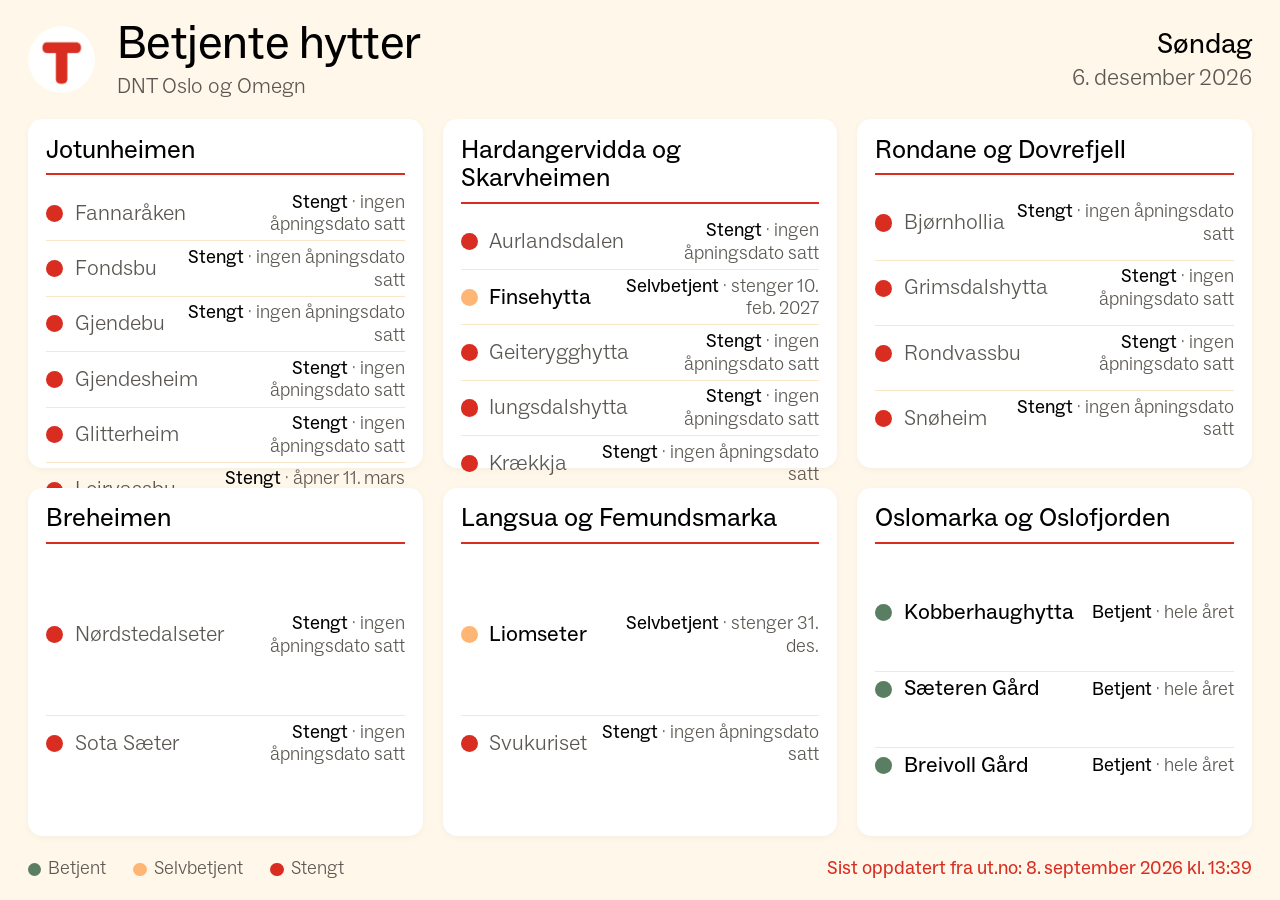
==== index.html @ 7009b00d "Infoskjerm for betjente hytter med henting fra ut.no og publisering til Pages Statisk side i DNT-pro" ====
<!DOCTYPE html>
<html lang="nb">
<head>
  <meta charset="utf-8">
  <meta name="viewport" content="width=device-width, initial-scale=1">
  <meta http-equiv="Cache-Control" content="no-cache, no-store, must-revalidate">
  <title>Betjente hytter, DNT Oslo og Omegn</title>
  <link rel="icon" href="assets/dnt-logo.png">
  <link rel="stylesheet" href="assets/style.css">
</head>
<body>
  <header class="topp">
    <img class="logo" src="assets/dnt-logo.png" alt="DNT">
    <div class="tittel">
      <h1>Betjente hytter</h1>
      <p class="undertittel">DNT Oslo og Omegn</p>
    </div>
    <div class="idag" id="idag"></div>
  </header>

  <main class="rutenett" id="rutenett" aria-live="polite">
    <p class="laster">Henter åpningstider …</p>
  </main>

  <footer class="bunn">
    <div class="forklaring">
      <span><i class="prikk betjent"></i>Betjent</span>
      <span><i class="prikk selvbetjent"></i>Selvbetjent</span>
      <span><i class="prikk stengt"></i>Stengt</span>
    </div>
    <div class="oppdatert" id="oppdatert"></div>
  </footer>

  <script src="assets/app.js"></script>
</body>
</html>
---- assets/style.css ----
/* DNT-profil: farger fra DNTs visuelle identitet. Lyse, varme flater,
   sort tekst, DNT Rød kun som aksent. Skrift skaleres med skjermhøyden
   slik at alt fyller en 16:9-skjerm uten scrolling. */

@font-face {
  font-family: "ABC Social";
  src: url("fonts/ABCSocial-Regular.otf") format("opentype");
  font-weight: 400;
  font-display: swap;
}
@font-face {
  font-family: "ABC Social";
  src: url("fonts/ABCSocial-Light.otf") format("opentype");
  font-weight: 300;
  font-display: swap;
}

:root {
  --lys-beige: #FFF7E9;
  --moerk-beige: #F8E6C6;
  --blaa: #C5DCEA;
  --lys-groenn: #E9F2D9;
  --moerk-groenn: #597E61;
  --hvit: #FFFFFF;
  --dnt-roed: #D82D20;
  --gul: #FFF097;
  --oransje: #FFB674;
  --lys-roed: #FFC8C3;
  --sort: #000000;
  --graa: #5a5651;

  --marg: 2.2vh;
  --font: "ABC Social", system-ui, -apple-system, "Segoe UI", Roboto, sans-serif;
}

* { box-sizing: border-box; }

html, body {
  margin: 0;
  height: 100%;
  overflow: hidden;
  background: var(--lys-beige);
  color: var(--sort);
  font-family: var(--font);
  font-weight: 300;
}

body {
  display: flex;
  flex-direction: column;
  height: 100vh;
  padding: var(--marg) calc(var(--marg) * 1.4);
  gap: var(--marg);
}

/* Header */
.topp {
  display: flex;
  align-items: center;
  gap: 2.4vh;
  flex: 0 0 auto;
}
.logo {
  height: 7.5vh;
  width: 7.5vh;
  object-fit: contain;
}
.tittel h1 {
  margin: 0;
  font-weight: 400;
  font-size: 5.2vh;
  line-height: 1.05;
  letter-spacing: -0.01em;
}
.undertittel {
  margin: 0.4vh 0 0;
  font-size: 2.4vh;
  color: var(--graa);
}
.idag {
  margin-left: auto;
  text-align: right;
  font-size: 2.6vh;
  color: var(--graa);
}
.idag strong {
  display: block;
  font-weight: 400;
  color: var(--sort);
  font-size: 3.2vh;
}

/* Rutenett med områdekort */
.rutenett {
  flex: 1 1 auto;
  min-height: 0;
  display: grid;
  grid-template-columns: repeat(3, 1fr);
  grid-template-rows: repeat(2, 1fr);
  gap: var(--marg);
}
.laster, .feil {
  grid-column: 1 / -1;
  align-self: center;
  text-align: center;
  font-size: 3vh;
  color: var(--graa);
}

.kort {
  background: var(--hvit);
  border-radius: 1.6vh;
  padding: 1.8vh 2vh 1.4vh;
  display: flex;
  flex-direction: column;
  min-height: 0;
  box-shadow: 0 0.2vh 0.8vh rgba(0, 0, 0, 0.04);
}
.kort h2 {
  margin: 0 0 1.2vh;
  padding-bottom: 1vh;
  font-weight: 400;
  font-size: 2.9vh;
  line-height: 1.1;
  border-bottom: 0.3vh solid var(--dnt-roed);
}
.kort ul {
  list-style: none;
  margin: 0;
  padding: 0;
  display: flex;
  flex-direction: column;
  justify-content: space-evenly;
  flex: 1 1 auto;
  min-height: 0;
}
.hytte {
  display: grid;
  grid-template-columns: auto auto minmax(0, 1fr);
  align-items: center;
  gap: 1.3vh;
  padding: 0.5vh 0;
  font-size: 2.45vh;
  line-height: 1.15;
}
.hytte + .hytte {
  border-top: 1px solid var(--moerk-beige);
}
.hytte .navn {
  font-weight: 400;
  white-space: nowrap;
}
.hytte .status {
  text-align: right;
  color: var(--graa);
  font-size: 2.1vh;
  line-height: 1.2;
}
.hytte .status .niva {
  color: var(--sort);
  font-weight: 400;
}
.hytte .status .snart {
  color: var(--dnt-roed);
  font-weight: 400;
}

/* Statusprikk */
.prikk {
  display: inline-block;
  width: 1.9vh;
  height: 1.9vh;
  border-radius: 50%;
  flex: 0 0 auto;
  vertical-align: middle;
}
.prikk.betjent { background: var(--moerk-groenn); }
.prikk.selvbetjent { background: var(--oransje); }
.prikk.stengt { background: var(--dnt-roed); }
.prikk.ukjent { background: var(--graa); }

.hytte.stengt .navn { color: var(--graa); font-weight: 300; }

/* Bunn */
.bunn {
  flex: 0 0 auto;
  display: flex;
  align-items: center;
  justify-content: space-between;
  font-size: 2.1vh;
  color: var(--graa);
}
.forklaring {
  display: flex;
  gap: 3vh;
}
.forklaring .prikk {
  width: 1.5vh;
  height: 1.5vh;
  margin-right: 0.8vh;
}
.oppdatert.gammel {
  color: var(--dnt-roed);
  font-weight: 400;
}
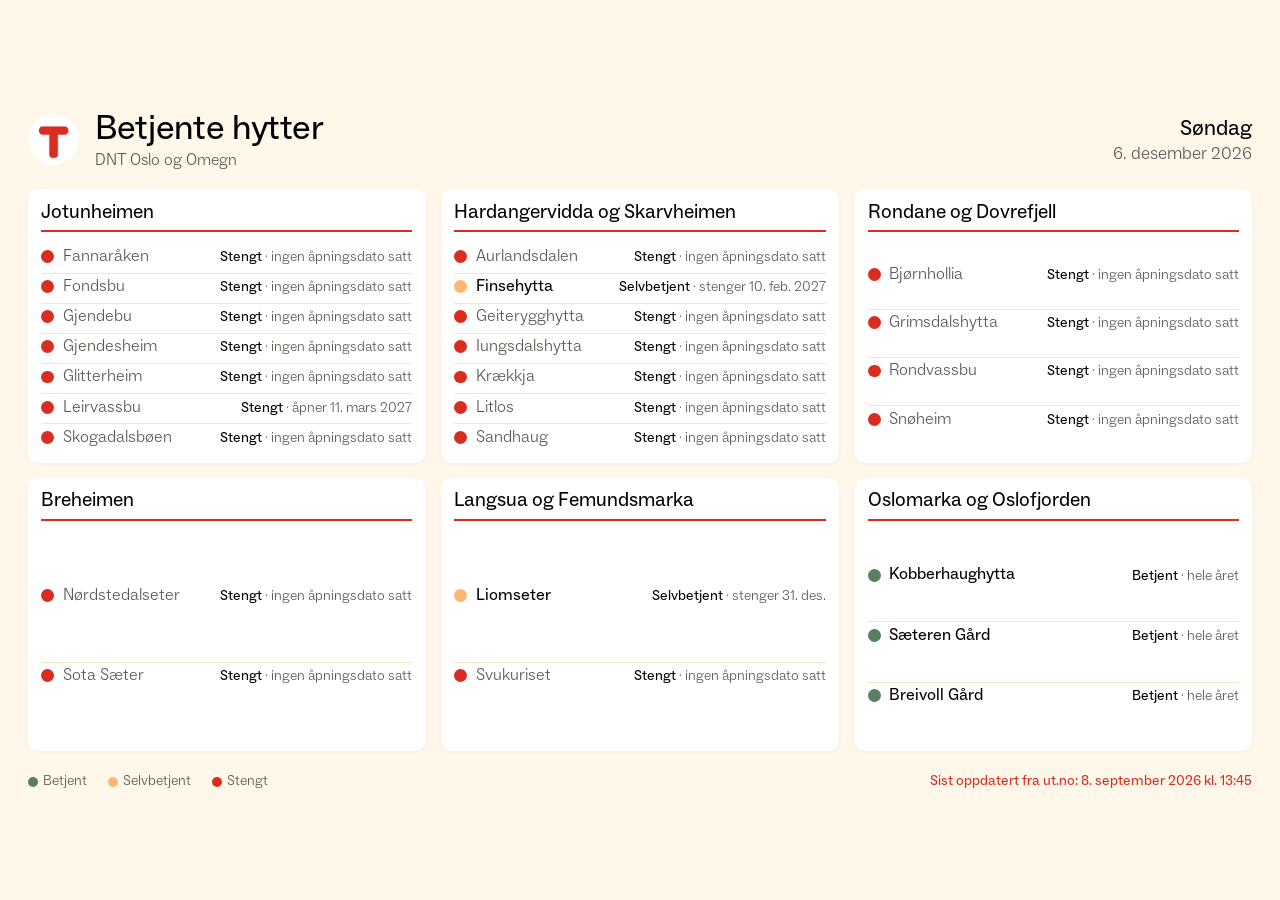
==== commit f1beefba: "Fast 16:9-flate som sentreres uansett vindusformat Co-Authored-By: Claude Fable 5.1 <noreply@anthrop" ====
--- a/index.html
+++ b/index.html
@@ -9,6 +9,7 @@
   <link rel="stylesheet" href="assets/style.css">
 </head>
 <body>
+<div class="skjerm">
   <header class="topp">
     <img class="logo" src="assets/dnt-logo.png" alt="DNT">
     <div class="tittel">
@@ -30,6 +31,7 @@
     </div>
     <div class="oppdatert" id="oppdatert"></div>
   </footer>
+</div>
 
   <script src="assets/app.js"></script>
 </body>
--- a/assets/style.css
+++ b/assets/style.css
@@ -1,6 +1,9 @@
 /* DNT-profil: farger fra DNTs visuelle identitet. Lyse, varme flater,
-   sort tekst, DNT Rød kun som aksent. Skrift skaleres med skjermhøyden
-   slik at alt fyller en 16:9-skjerm uten scrolling. */
+   sort tekst, DNT Rød kun som aksent.
+
+   Alt innhold ligger i .skjerm, en fast 16:9-flate som alltid får plass i
+   vinduet og sentreres. Størrelser bruker cqh (prosent av flatens høyde),
+   så layouten ser lik ut på en TV, i et smalt vindu og i et stående vindu. */
 
 @font-face {
   font-family: "ABC Social";
@@ -29,7 +32,6 @@
   --sort: #000000;
   --graa: #5a5651;
 
-  --marg: 2.2vh;
   --font: "ABC Social", system-ui, -apple-system, "Segoe UI", Roboto, sans-serif;
 }
 
@@ -47,47 +49,60 @@
 
 body {
   display: flex;
+  align-items: center;
+  justify-content: center;
+  height: 100dvh;
+  width: 100vw;
+}
+
+/* Fast 16:9-flate som fyller vinduet så langt formatet tillater. */
+.skjerm {
+  --marg: 2.2cqh;
+  container-type: size;
+  width: min(100vw, calc(100dvh * 16 / 9));
+  height: min(100dvh, calc(100vw * 9 / 16));
+  display: flex;
   flex-direction: column;
-  height: 100vh;
   padding: var(--marg) calc(var(--marg) * 1.4);
   gap: var(--marg);
+  overflow: hidden;
 }
 
 /* Header */
 .topp {
   display: flex;
   align-items: center;
-  gap: 2.4vh;
+  gap: 2.4cqh;
   flex: 0 0 auto;
 }
 .logo {
-  height: 7.5vh;
-  width: 7.5vh;
+  height: 7.5cqh;
+  width: 7.5cqh;
   object-fit: contain;
 }
 .tittel h1 {
   margin: 0;
   font-weight: 400;
-  font-size: 5.2vh;
+  font-size: 5.2cqh;
   line-height: 1.05;
   letter-spacing: -0.01em;
 }
 .undertittel {
-  margin: 0.4vh 0 0;
-  font-size: 2.4vh;
+  margin: 0.4cqh 0 0;
+  font-size: 2.4cqh;
   color: var(--graa);
 }
 .idag {
   margin-left: auto;
   text-align: right;
-  font-size: 2.6vh;
+  font-size: 2.6cqh;
   color: var(--graa);
 }
 .idag strong {
   display: block;
   font-weight: 400;
   color: var(--sort);
-  font-size: 3.2vh;
+  font-size: 3.2cqh;
 }
 
 /* Rutenett med områdekort */
@@ -103,26 +118,26 @@
   grid-column: 1 / -1;
   align-self: center;
   text-align: center;
-  font-size: 3vh;
+  font-size: 3cqh;
   color: var(--graa);
 }
 
 .kort {
   background: var(--hvit);
-  border-radius: 1.6vh;
-  padding: 1.8vh 2vh 1.4vh;
+  border-radius: 1.6cqh;
+  padding: 1.8cqh 2cqh 1.4cqh;
   display: flex;
   flex-direction: column;
   min-height: 0;
-  box-shadow: 0 0.2vh 0.8vh rgba(0, 0, 0, 0.04);
+  box-shadow: 0 0.2cqh 0.8cqh rgba(0, 0, 0, 0.04);
 }
 .kort h2 {
-  margin: 0 0 1.2vh;
-  padding-bottom: 1vh;
-  font-weight: 400;
-  font-size: 2.9vh;
+  margin: 0 0 1.2cqh;
+  padding-bottom: 1cqh;
+  font-weight: 400;
+  font-size: 2.9cqh;
   line-height: 1.1;
-  border-bottom: 0.3vh solid var(--dnt-roed);
+  border-bottom: 0.3cqh solid var(--dnt-roed);
 }
 .kort ul {
   list-style: none;
@@ -138,9 +153,9 @@
   display: grid;
   grid-template-columns: auto auto minmax(0, 1fr);
   align-items: center;
-  gap: 1.3vh;
-  padding: 0.5vh 0;
-  font-size: 2.45vh;
+  gap: 1.3cqh;
+  padding: 0.5cqh 0;
+  font-size: 2.45cqh;
   line-height: 1.15;
 }
 .hytte + .hytte {
@@ -153,7 +168,7 @@
 .hytte .status {
   text-align: right;
   color: var(--graa);
-  font-size: 2.1vh;
+  font-size: 2.1cqh;
   line-height: 1.2;
 }
 .hytte .status .niva {
@@ -168,8 +183,8 @@
 /* Statusprikk */
 .prikk {
   display: inline-block;
-  width: 1.9vh;
-  height: 1.9vh;
+  width: 1.9cqh;
+  height: 1.9cqh;
   border-radius: 50%;
   flex: 0 0 auto;
   vertical-align: middle;
@@ -187,17 +202,17 @@
   display: flex;
   align-items: center;
   justify-content: space-between;
-  font-size: 2.1vh;
+  font-size: 2.1cqh;
   color: var(--graa);
 }
 .forklaring {
   display: flex;
-  gap: 3vh;
+  gap: 3cqh;
 }
 .forklaring .prikk {
-  width: 1.5vh;
-  height: 1.5vh;
-  margin-right: 0.8vh;
+  width: 1.5cqh;
+  height: 1.5cqh;
+  margin-right: 0.8cqh;
 }
 .oppdatert.gammel {
   color: var(--dnt-roed);
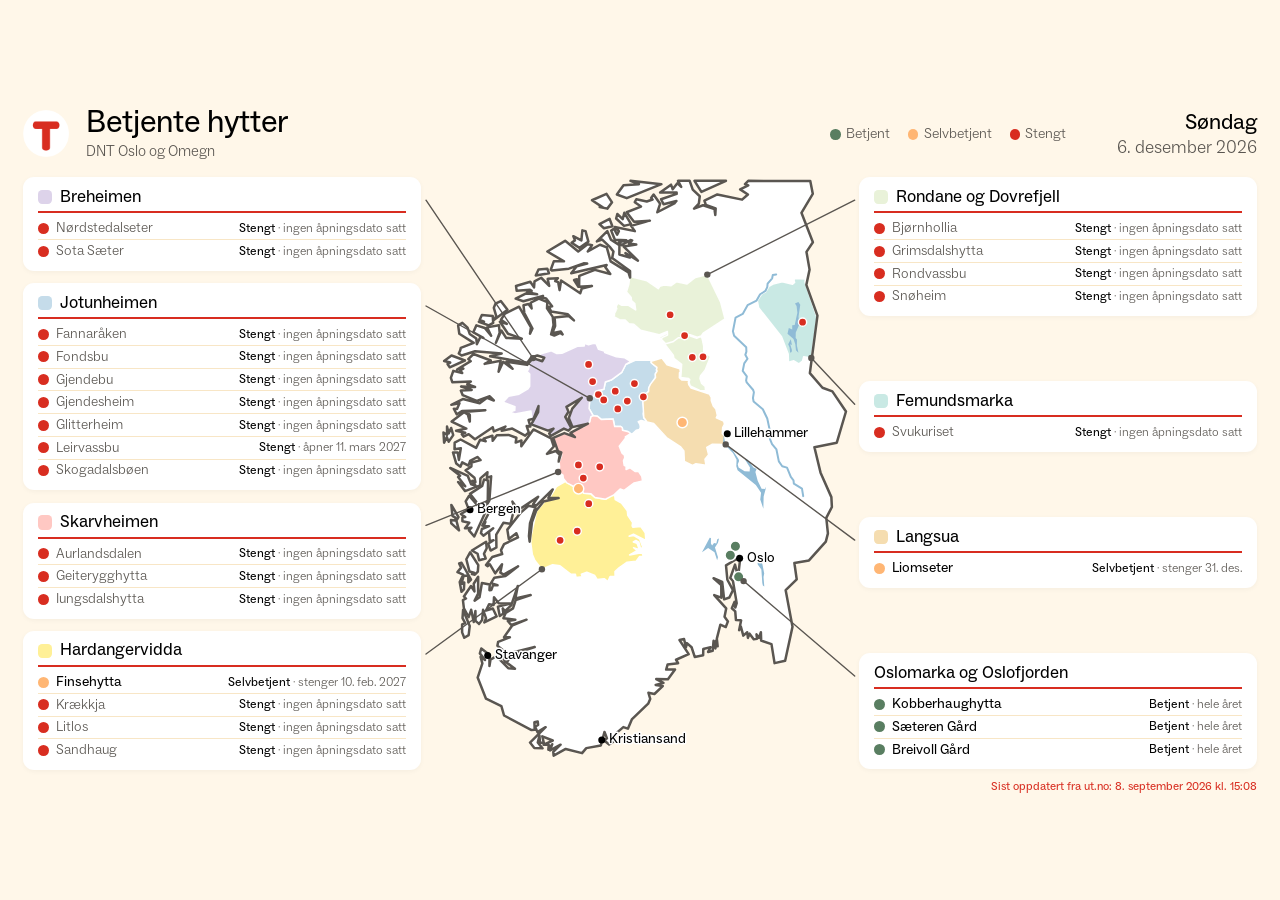
==== commit a587e6c9: "Kartvisningen er forsiden kart.html, kart.js og kart.css er slått sammen med index.html, app.js og s" ====
--- a/index.html
+++ b/index.html
@@ -6,7 +6,8 @@
   <meta http-equiv="Cache-Control" content="no-cache, no-store, must-revalidate">
   <title>Betjente hytter, DNT Oslo og Omegn</title>
   <link rel="icon" href="assets/dnt-logo.png">
-  <link rel="stylesheet" href="assets/style.css">
+  <!-- Versjonsnummeret i lenkene bumpes ved endringer, så TV-en ikke bruker gammel CSS/JS fra cache. -->
+  <link rel="stylesheet" href="assets/style.css?v=4">
 </head>
 <body>
 <div class="skjerm">
@@ -16,23 +17,21 @@
       <h1>Betjente hytter</h1>
       <p class="undertittel">DNT Oslo og Omegn</p>
     </div>
-    <div class="idag" id="idag"></div>
-  </header>
-
-  <main class="rutenett" id="rutenett" aria-live="polite">
-    <p class="laster">Henter åpningstider …</p>
-  </main>
-
-  <footer class="bunn">
     <div class="forklaring">
       <span><i class="prikk betjent"></i>Betjent</span>
       <span><i class="prikk selvbetjent"></i>Selvbetjent</span>
       <span><i class="prikk stengt"></i>Stengt</span>
     </div>
-    <div class="oppdatert" id="oppdatert"></div>
-  </footer>
+    <div class="idag" id="idag"></div>
+  </header>
+
+  <main class="kartflate" id="kartflate" aria-live="polite">
+    <p class="laster">Henter åpningstider …</p>
+  </main>
+
+  <div class="oppdatert" id="oppdatert"></div>
 </div>
 
-  <script src="assets/app.js"></script>
+  <script src="assets/app.js?v=4"></script>
 </body>
 </html>
--- a/assets/style.css
+++ b/assets/style.css
@@ -3,7 +3,11 @@
 
    Alt innhold ligger i .skjerm, en fast 16:9-flate som alltid får plass i
    vinduet og sentreres. Størrelser bruker cqh (prosent av flatens høyde),
-   så layouten ser lik ut på en TV, i et smalt vindu og i et stående vindu. */
+   så layouten ser lik ut på en TV, i et smalt vindu og i et stående vindu.
+
+   Flaten har tre kolonner: områdekort til venstre, kartet av Sør-Norge i
+   midten, områdekort til høyre. Områdefargene settes av app.js som --farge
+   på kortet og på polygonet, ut fra tabellen FARGER der. */
 
 @font-face {
   font-family: "ABC Social";
@@ -31,6 +35,7 @@
   --lys-roed: #FFC8C3;
   --sort: #000000;
   --graa: #5a5651;
+  --vann: #8FBBD6;       /* innsjøer og elver på kartet */
 
   --font: "ABC Social", system-ui, -apple-system, "Segoe UI", Roboto, sans-serif;
 }
@@ -57,7 +62,7 @@
 
 /* Fast 16:9-flate som fyller vinduet så langt formatet tillater. */
 .skjerm {
-  --marg: 2.2cqh;
+  --marg: 1.8cqh;
   container-type: size;
   width: min(100vw, calc(100dvh * 16 / 9));
   height: min(100dvh, calc(100vw * 9 / 16));
@@ -68,7 +73,7 @@
   overflow: hidden;
 }
 
-/* Header */
+/* Toppen: logo, tittel, legende og dato på én linje. */
 .topp {
   display: flex;
   align-items: center;
@@ -76,24 +81,36 @@
   flex: 0 0 auto;
 }
 .logo {
-  height: 7.5cqh;
-  width: 7.5cqh;
+  height: 6.8cqh;
+  width: 6.8cqh;
   object-fit: contain;
 }
 .tittel h1 {
   margin: 0;
   font-weight: 400;
-  font-size: 5.2cqh;
+  font-size: 4.6cqh;
   line-height: 1.05;
   letter-spacing: -0.01em;
 }
 .undertittel {
   margin: 0.4cqh 0 0;
-  font-size: 2.4cqh;
-  color: var(--graa);
+  font-size: 2.2cqh;
+  color: var(--graa);
+}
+.forklaring {
+  margin-left: auto;
+  display: flex;
+  gap: 2.6cqh;
+  font-size: 2.1cqh;
+  color: var(--graa);
+}
+.forklaring .prikk {
+  width: 1.5cqh;
+  height: 1.5cqh;
+  margin-right: 0.8cqh;
 }
 .idag {
-  margin-left: auto;
+  margin-left: 5cqh;
   text-align: right;
   font-size: 2.6cqh;
   color: var(--graa);
@@ -105,13 +122,27 @@
   font-size: 3.2cqh;
 }
 
-/* Rutenett med områdekort */
-.rutenett {
+/* «Sist oppdatert» som en stille linje helt nederst til høyre. */
+.oppdatert {
+  flex: 0 0 auto;
+  margin-top: calc(var(--marg) * -0.55);
+  text-align: right;
+  font-size: 1.7cqh;
+  color: var(--graa);
+}
+.oppdatert.gammel {
+  color: var(--dnt-roed);
+  font-weight: 400;
+}
+
+/* Tre kolonner: kort, kart, kort. Kartkolonnen er bred nok til at et kart
+   på ca. 85cqh høyde får plass uten luft på sidene. */
+.kartflate {
+  position: relative;          /* for streklaget */
   flex: 1 1 auto;
   min-height: 0;
   display: grid;
-  grid-template-columns: repeat(3, 1fr);
-  grid-template-rows: repeat(2, 1fr);
+  grid-template-columns: minmax(0, 1fr) 60cqh minmax(0, 1fr);
   gap: var(--marg);
 }
 .laster, .feil {
@@ -122,22 +153,48 @@
   color: var(--graa);
 }
 
+/* Kortene har høyde etter innholdet, så avstanden mellom radene er lik i
+   alle kort. Ledig plass i kolonnen legges mellom kortene. */
+.kolonne {
+  display: flex;
+  flex-direction: column;
+  justify-content: space-between;
+  gap: var(--marg);
+  min-height: 0;
+}
+
+/* Områdekort */
 .kort {
+  flex: 0 0 auto;
   background: var(--hvit);
   border-radius: 1.6cqh;
-  padding: 1.8cqh 2cqh 1.4cqh;
+  padding: 1.5cqh 2.2cqh 1.3cqh;
   display: flex;
   flex-direction: column;
-  min-height: 0;
   box-shadow: 0 0.2cqh 0.8cqh rgba(0, 0, 0, 0.04);
 }
 .kort h2 {
-  margin: 0 0 1.2cqh;
-  padding-bottom: 1cqh;
-  font-weight: 400;
-  font-size: 2.9cqh;
+  display: flex;
+  align-items: center;
+  gap: 1.2cqh;
+  margin: 0 0 0.6cqh;
+  padding-bottom: 0.7cqh;
+  font-weight: 400;
+  font-size: 2.5cqh;
   line-height: 1.1;
   border-bottom: 0.3cqh solid var(--dnt-roed);
+}
+/* Fargemarkør som binder kortet til området på kartet. */
+.kort h2::before {
+  content: "";
+  flex: 0 0 auto;
+  width: 2.1cqh;
+  height: 2.1cqh;
+  border-radius: 0.6cqh;
+  background: var(--farge, var(--moerk-beige));
+}
+.kort.uten-farge h2::before {
+  display: none;
 }
 .kort ul {
   list-style: none;
@@ -145,17 +202,14 @@
   padding: 0;
   display: flex;
   flex-direction: column;
-  justify-content: space-evenly;
-  flex: 1 1 auto;
-  min-height: 0;
 }
 .hytte {
   display: grid;
   grid-template-columns: auto auto minmax(0, 1fr);
   align-items: center;
-  gap: 1.3cqh;
-  padding: 0.5cqh 0;
-  font-size: 2.45cqh;
+  gap: 1.1cqh;
+  padding: 0.4cqh 0;
+  font-size: 2.05cqh;
   line-height: 1.15;
 }
 .hytte + .hytte {
@@ -168,7 +222,7 @@
 .hytte .status {
   text-align: right;
   color: var(--graa);
-  font-size: 2.1cqh;
+  font-size: 1.8cqh;
   line-height: 1.2;
 }
 .hytte .status .niva {
@@ -179,12 +233,13 @@
   color: var(--dnt-roed);
   font-weight: 400;
 }
-
-/* Statusprikk */
+.hytte.stengt .navn { color: var(--graa); font-weight: 300; }
+
+/* Statusprikk i listene og legenden */
 .prikk {
   display: inline-block;
-  width: 1.9cqh;
-  height: 1.9cqh;
+  width: 1.6cqh;
+  height: 1.6cqh;
   border-radius: 50%;
   flex: 0 0 auto;
   vertical-align: middle;
@@ -194,27 +249,102 @@
 .prikk.stengt { background: var(--dnt-roed); }
 .prikk.ukjent { background: var(--graa); }
 
-.hytte.stengt .navn { color: var(--graa); font-weight: 300; }
-
-/* Bunn */
-.bunn {
-  flex: 0 0 auto;
-  display: flex;
-  align-items: center;
-  justify-content: space-between;
-  font-size: 2.1cqh;
-  color: var(--graa);
-}
-.forklaring {
-  display: flex;
-  gap: 3cqh;
-}
-.forklaring .prikk {
-  width: 1.5cqh;
-  height: 1.5cqh;
-  margin-right: 0.8cqh;
-}
-.oppdatert.gammel {
-  color: var(--dnt-roed);
-  font-weight: 400;
-}
+/* Kartet */
+.kart {
+  min-height: 0;
+  display: flex;
+  align-items: center;
+  justify-content: center;
+}
+.kart svg {
+  width: 100%;
+  height: 100%;
+  display: block;
+  overflow: visible;
+}
+.kart .laster,
+.kart .feil {
+  font-size: 2.4cqh;
+}
+
+/* Tegnet uttrykk: hvit landflate med tynn mørk strek mot den beige bakgrunnen.
+   Lagene tegnes i denne rekkefølgen: land, områder, vann, grense, byer, hytter. */
+.land path {
+  fill: var(--hvit);
+  stroke: none;
+}
+.grense path {
+  fill: none;
+  stroke: var(--graa);
+  stroke-width: 2.5;
+  stroke-linejoin: round;
+  vector-effect: non-scaling-stroke;
+}
+
+/* DNT-områdene fra ut.no, fylt i områdets farge. Tynn hvit kant skiller
+   områder som grenser til hverandre. */
+.omrade {
+  fill: var(--farge, var(--moerk-beige));
+  stroke: var(--hvit);
+  stroke-width: 1.5;
+  stroke-linejoin: round;
+  vector-effect: non-scaling-stroke;
+}
+
+/* Vann i en tydeligere blå enn områdefargene, så Mjøsa ikke forveksles med Jotunheimen. */
+.innsjo {
+  fill: var(--vann);
+  stroke: none;
+}
+.elv {
+  fill: none;
+  stroke: var(--vann);
+  stroke-width: 2;
+  stroke-linecap: round;
+  stroke-linejoin: round;
+  vector-effect: non-scaling-stroke;
+}
+
+/* Byer: prikk og navn med hvit kant rundt bokstavene, så de leses oppå kystlinja. */
+.byer circle {
+  fill: var(--sort);
+}
+.byer text {
+  font-family: var(--font);
+  font-weight: 400;
+  font-size: 24px;              /* viewBox-enheter, ca. 2cqh på skjermen */
+  fill: var(--sort);
+  stroke: var(--hvit);
+  stroke-width: 5px;
+  stroke-linejoin: round;
+  paint-order: stroke fill;
+  dominant-baseline: middle;
+}
+
+/* Hyttene på kartet, farget etter dagens status */
+.hyttepunkt {
+  stroke: var(--hvit);
+  stroke-width: 2.5;
+}
+.hyttepunkt.betjent { fill: var(--moerk-groenn); }
+.hyttepunkt.selvbetjent { fill: var(--oransje); }
+.hyttepunkt.stengt { fill: var(--dnt-roed); r: 7; }
+.hyttepunkt.ukjent { fill: var(--graa); }
+
+/* Streker fra kort til område, i et lag over hele flaten. */
+.streker {
+  position: absolute;
+  inset: 0;
+  width: 100%;
+  height: 100%;
+  pointer-events: none;
+  overflow: visible;
+}
+.strek {
+  stroke: var(--graa);
+  stroke-width: 0.2cqh;
+  stroke-linecap: round;
+}
+.strekende {
+  fill: var(--graa);
+}
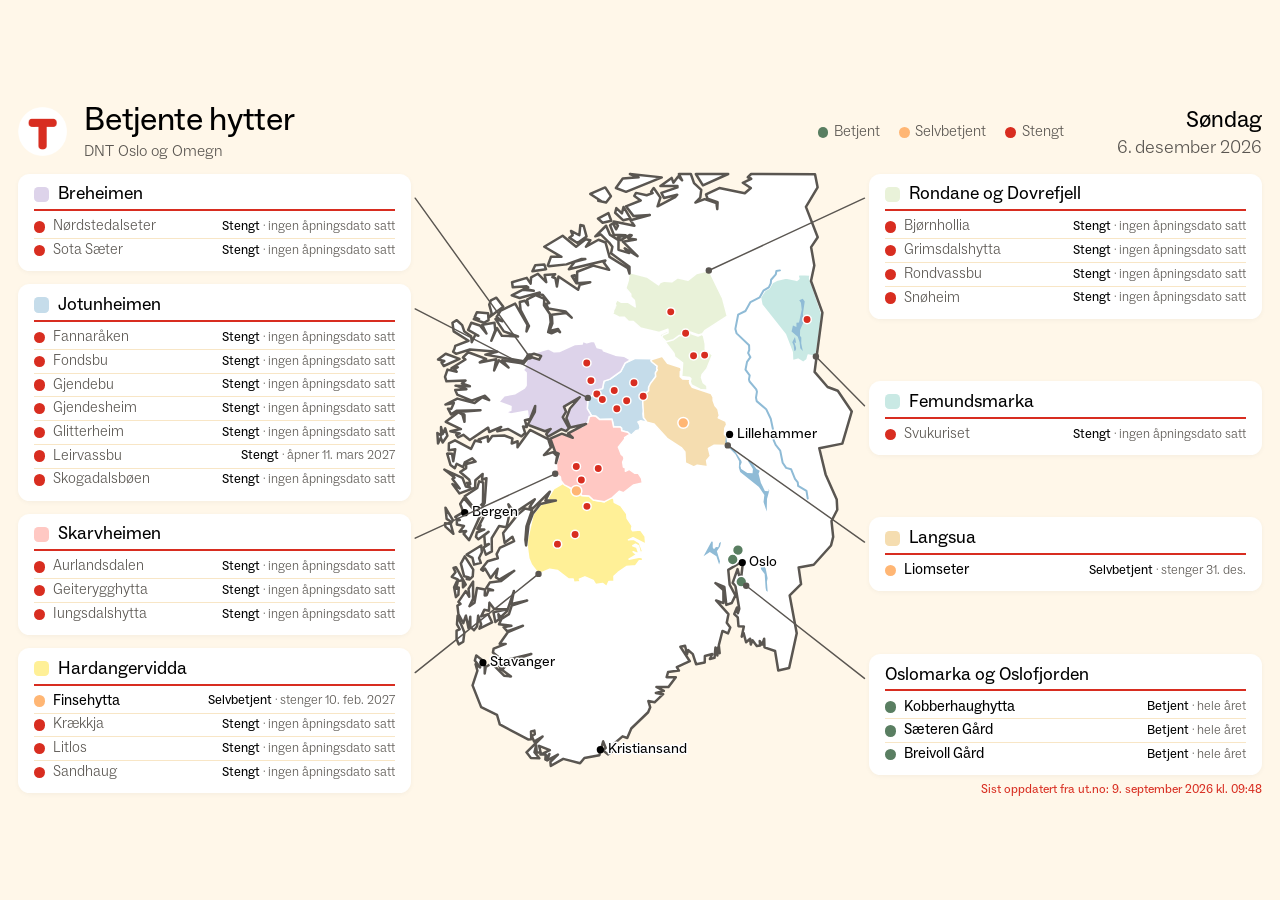
==== commit bc78d010: "Bytt cqh til rem, skjermens Chromium 94 støtter ikke containerenheter MagicInfo S Player på Tizen 7." ====
--- a/index.html
+++ b/index.html
@@ -7,7 +7,7 @@
   <title>Betjente hytter, DNT Oslo og Omegn</title>
   <link rel="icon" href="assets/dnt-logo.png">
   <!-- Versjonsnummeret i lenkene bumpes ved endringer, så TV-en ikke bruker gammel CSS/JS fra cache. -->
-  <link rel="stylesheet" href="assets/style.css?v=4">
+  <link rel="stylesheet" href="assets/style.css?v=5">
 </head>
 <body>
 <div class="skjerm">
@@ -32,6 +32,6 @@
   <div class="oppdatert" id="oppdatert"></div>
 </div>
 
-  <script src="assets/app.js?v=4"></script>
+  <script src="assets/app.js?v=5"></script>
 </body>
 </html>
--- a/assets/style.css
+++ b/assets/style.css
@@ -2,8 +2,11 @@
    sort tekst, DNT Rød kun som aksent.
 
    Alt innhold ligger i .skjerm, en fast 16:9-flate som alltid får plass i
-   vinduet og sentreres. Størrelser bruker cqh (prosent av flatens høyde),
-   så layouten ser lik ut på en TV, i et smalt vindu og i et stående vindu.
+   vinduet og sentreres. Størrelser bruker rem, der 1 rem er 1 % av flatens
+   høyde (satt som font-size på html), så layouten ser lik ut på en TV, i et
+   smalt vindu og i et stående vindu. Skjermen kjører Tizen 7.0 med
+   Chromium 94, som ikke kan cqh, dvh eller container-type. Nyere CSS må
+   derfor ha en enkel fallback foran seg i kaskaden.
 
    Flaten har tre kolonner: områdekort til venstre, kartet av Sør-Norge i
    midten, områdekort til høyre. Områdefargene settes av app.js som --farge
@@ -42,6 +45,13 @@
 
 * { box-sizing: border-box; }
 
+/* 1 rem er 1 % av flatens høyde. Første linje holder på en liggende 16:9-TV,
+   den andre tar over i smale og stående vinduer der nettleseren kan min(). */
+html {
+  font-size: 1vh;
+  font-size: min(1vh, calc(100vw * 9 / 16 / 100));
+}
+
 html, body {
   margin: 0;
   height: 100%;
@@ -56,16 +66,18 @@
   display: flex;
   align-items: center;
   justify-content: center;
-  height: 100dvh;
+  height: 100vh;
   width: 100vw;
 }
 
-/* Fast 16:9-flate som fyller vinduet så langt formatet tillater. */
+/* Fast 16:9-flate som fyller vinduet så langt formatet tillater. De to første
+   linjene er fallback for nettlesere uten min(). */
 .skjerm {
-  --marg: 1.8cqh;
-  container-type: size;
-  width: min(100vw, calc(100dvh * 16 / 9));
-  height: min(100dvh, calc(100vw * 9 / 16));
+  --marg: 1.8rem;
+  width: 100vw;
+  height: 100vh;
+  width: min(100vw, calc(100vh * 16 / 9));
+  height: min(100vh, calc(100vw * 9 / 16));
   display: flex;
   flex-direction: column;
   padding: var(--marg) calc(var(--marg) * 1.4);
@@ -77,49 +89,49 @@
 .topp {
   display: flex;
   align-items: center;
-  gap: 2.4cqh;
+  gap: 2.4rem;
   flex: 0 0 auto;
 }
 .logo {
-  height: 6.8cqh;
-  width: 6.8cqh;
+  height: 6.8rem;
+  width: 6.8rem;
   object-fit: contain;
 }
 .tittel h1 {
   margin: 0;
   font-weight: 400;
-  font-size: 4.6cqh;
+  font-size: 4.6rem;
   line-height: 1.05;
   letter-spacing: -0.01em;
 }
 .undertittel {
-  margin: 0.4cqh 0 0;
-  font-size: 2.2cqh;
+  margin: 0.4rem 0 0;
+  font-size: 2.2rem;
   color: var(--graa);
 }
 .forklaring {
   margin-left: auto;
   display: flex;
-  gap: 2.6cqh;
-  font-size: 2.1cqh;
+  gap: 2.6rem;
+  font-size: 2.1rem;
   color: var(--graa);
 }
 .forklaring .prikk {
-  width: 1.5cqh;
-  height: 1.5cqh;
-  margin-right: 0.8cqh;
+  width: 1.5rem;
+  height: 1.5rem;
+  margin-right: 0.8rem;
 }
 .idag {
-  margin-left: 5cqh;
+  margin-left: 5rem;
   text-align: right;
-  font-size: 2.6cqh;
+  font-size: 2.6rem;
   color: var(--graa);
 }
 .idag strong {
   display: block;
   font-weight: 400;
   color: var(--sort);
-  font-size: 3.2cqh;
+  font-size: 3.2rem;
 }
 
 /* «Sist oppdatert» som en stille linje helt nederst til høyre. */
@@ -127,7 +139,7 @@
   flex: 0 0 auto;
   margin-top: calc(var(--marg) * -0.55);
   text-align: right;
-  font-size: 1.7cqh;
+  font-size: 1.7rem;
   color: var(--graa);
 }
 .oppdatert.gammel {
@@ -136,20 +148,20 @@
 }
 
 /* Tre kolonner: kort, kart, kort. Kartkolonnen er bred nok til at et kart
-   på ca. 85cqh høyde får plass uten luft på sidene. */
+   på ca. 85 % av flatens høyde får plass uten luft på sidene. */
 .kartflate {
   position: relative;          /* for streklaget */
   flex: 1 1 auto;
   min-height: 0;
   display: grid;
-  grid-template-columns: minmax(0, 1fr) 60cqh minmax(0, 1fr);
+  grid-template-columns: minmax(0, 1fr) 60rem minmax(0, 1fr);
   gap: var(--marg);
 }
 .laster, .feil {
   grid-column: 1 / -1;
   align-self: center;
   text-align: center;
-  font-size: 3cqh;
+  font-size: 3rem;
   color: var(--graa);
 }
 
@@ -167,30 +179,30 @@
 .kort {
   flex: 0 0 auto;
   background: var(--hvit);
-  border-radius: 1.6cqh;
-  padding: 1.5cqh 2.2cqh 1.3cqh;
+  border-radius: 1.6rem;
+  padding: 1.5rem 2.2rem 1.3rem;
   display: flex;
   flex-direction: column;
-  box-shadow: 0 0.2cqh 0.8cqh rgba(0, 0, 0, 0.04);
+  box-shadow: 0 0.2rem 0.8rem rgba(0, 0, 0, 0.04);
 }
 .kort h2 {
   display: flex;
   align-items: center;
-  gap: 1.2cqh;
-  margin: 0 0 0.6cqh;
-  padding-bottom: 0.7cqh;
-  font-weight: 400;
-  font-size: 2.5cqh;
+  gap: 1.2rem;
+  margin: 0 0 0.6rem;
+  padding-bottom: 0.7rem;
+  font-weight: 400;
+  font-size: 2.5rem;
   line-height: 1.1;
-  border-bottom: 0.3cqh solid var(--dnt-roed);
+  border-bottom: 0.3rem solid var(--dnt-roed);
 }
 /* Fargemarkør som binder kortet til området på kartet. */
 .kort h2::before {
   content: "";
   flex: 0 0 auto;
-  width: 2.1cqh;
-  height: 2.1cqh;
-  border-radius: 0.6cqh;
+  width: 2.1rem;
+  height: 2.1rem;
+  border-radius: 0.6rem;
   background: var(--farge, var(--moerk-beige));
 }
 .kort.uten-farge h2::before {
@@ -207,9 +219,9 @@
   display: grid;
   grid-template-columns: auto auto minmax(0, 1fr);
   align-items: center;
-  gap: 1.1cqh;
-  padding: 0.4cqh 0;
-  font-size: 2.05cqh;
+  gap: 1.1rem;
+  padding: 0.4rem 0;
+  font-size: 2.05rem;
   line-height: 1.15;
 }
 .hytte + .hytte {
@@ -222,7 +234,7 @@
 .hytte .status {
   text-align: right;
   color: var(--graa);
-  font-size: 1.8cqh;
+  font-size: 1.8rem;
   line-height: 1.2;
 }
 .hytte .status .niva {
@@ -238,8 +250,8 @@
 /* Statusprikk i listene og legenden */
 .prikk {
   display: inline-block;
-  width: 1.6cqh;
-  height: 1.6cqh;
+  width: 1.6rem;
+  height: 1.6rem;
   border-radius: 50%;
   flex: 0 0 auto;
   vertical-align: middle;
@@ -264,7 +276,7 @@
 }
 .kart .laster,
 .kart .feil {
-  font-size: 2.4cqh;
+  font-size: 2.4rem;
 }
 
 /* Tegnet uttrykk: hvit landflate med tynn mørk strek mot den beige bakgrunnen.
@@ -312,7 +324,7 @@
 .byer text {
   font-family: var(--font);
   font-weight: 400;
-  font-size: 24px;              /* viewBox-enheter, ca. 2cqh på skjermen */
+  font-size: 24px;              /* viewBox-enheter, ca. 2 % av skjermhøyden */
   fill: var(--sort);
   stroke: var(--hvit);
   stroke-width: 5px;
@@ -334,7 +346,8 @@
 /* Streker fra kort til område, i et lag over hele flaten. */
 .streker {
   position: absolute;
-  inset: 0;
+  top: 0;
+  left: 0;
   width: 100%;
   height: 100%;
   pointer-events: none;
@@ -342,7 +355,7 @@
 }
 .strek {
   stroke: var(--graa);
-  stroke-width: 0.2cqh;
+  stroke-width: 0.2rem;
   stroke-linecap: round;
 }
 .strekende {
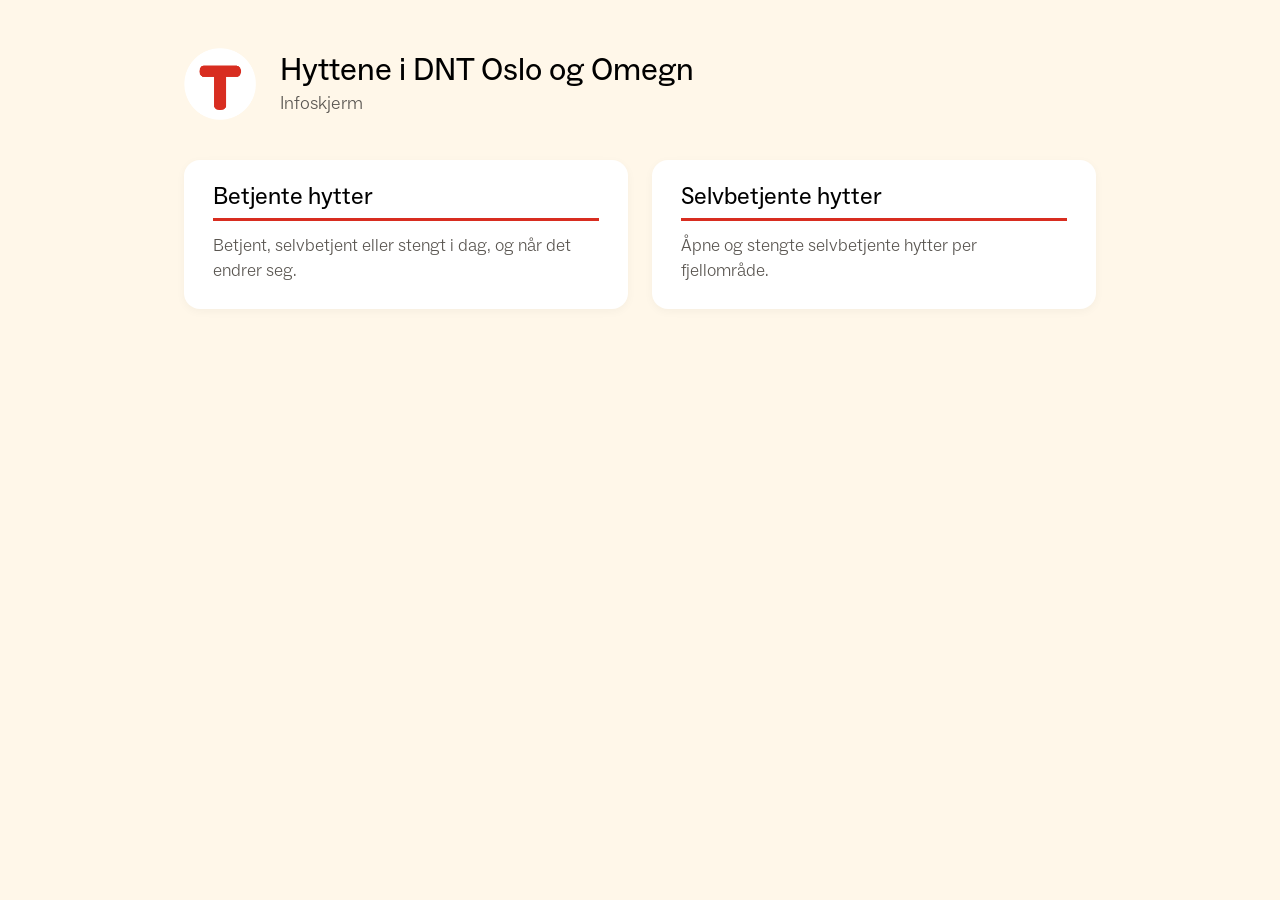
==== commit 4758ae9f: "Sidestill betjente og selvbetjente hytter, hovedsiden blir navigasjon Betjente hytter flyttes fra ro" ====
--- a/index.html
+++ b/index.html
@@ -3,35 +3,137 @@
 <head>
   <meta charset="utf-8">
   <meta name="viewport" content="width=device-width, initial-scale=1">
-  <meta http-equiv="Cache-Control" content="no-cache, no-store, must-revalidate">
-  <title>Betjente hytter, DNT Oslo og Omegn</title>
+  <title>Hyttene i DNT Oslo og Omegn</title>
   <link rel="icon" href="assets/dnt-logo.png">
-  <!-- Versjonsnummeret i lenkene bumpes ved endringer, så TV-en ikke bruker gammel CSS/JS fra cache. -->
-  <link rel="stylesheet" href="assets/style.css?v=5">
+  <!-- Hovedsiden er bare navigasjon til de to infoskjermsidene. TV-en peker
+       rett på betjente.html og selvbetjente.html og bruker ikke denne sida.
+       Sida bruker ikke assets/style.css med hensikt: det stilarket låser alt
+       til en fast 16:9-flate med rem som 1 % av flatehøyden, som gir uleselig
+       liten tekst på en telefon. Denne sida åpnes i vanlige nettlesere og har
+       derfor egen, enkel stil med samme font og farger som sidene. -->
+  <style>
+    @font-face {
+      font-family: "ABC Social";
+      src: url("assets/fonts/ABCSocial-Regular.otf") format("opentype");
+      font-weight: 400;
+      font-display: swap;
+    }
+    @font-face {
+      font-family: "ABC Social";
+      src: url("assets/fonts/ABCSocial-Light.otf") format("opentype");
+      font-weight: 300;
+      font-display: swap;
+    }
+
+    /* Samme DNT-farger som i assets/style.css. */
+    :root {
+      --lys-beige: #FFF7E9;
+      --hvit: #FFFFFF;
+      --sort: #000000;
+      --graa: #5a5651;
+      --dnt-roed: #D82D20;
+    }
+
+    * { box-sizing: border-box; }
+
+    html, body {
+      margin: 0;
+      background: var(--lys-beige);
+      color: var(--sort);
+      font-family: "ABC Social", system-ui, -apple-system, "Segoe UI", Roboto, sans-serif;
+      font-weight: 300;
+    }
+
+    .side {
+      max-width: 60rem;
+      margin: 0 auto;
+      padding: 3rem 1.5rem;
+    }
+
+    .topp {
+      display: flex;
+      align-items: center;
+      gap: 1.5rem;
+      margin-bottom: 2.5rem;
+    }
+    .logo {
+      width: 4.5rem;
+      height: 4.5rem;
+      object-fit: contain;
+    }
+    h1 {
+      margin: 0;
+      font-weight: 400;
+      font-size: 2rem;
+      line-height: 1.1;
+    }
+    .undertittel {
+      margin: 0.3rem 0 0;
+      color: var(--graa);
+      font-size: 1.15rem;
+    }
+
+    /* To lenkekort ved siden av hverandre, under hverandre i smale vinduer. */
+    .valg {
+      display: grid;
+      grid-template-columns: repeat(2, minmax(0, 1fr));
+      gap: 1.5rem;
+    }
+    @media (max-width: 44rem) {
+      .valg { grid-template-columns: 1fr; }
+    }
+    .kort {
+      display: block;
+      background: var(--hvit);
+      border-radius: 1rem;
+      padding: 1.5rem 1.8rem 1.6rem;
+      box-shadow: 0 0.15rem 0.6rem rgba(0, 0, 0, 0.04);
+      color: inherit;
+      text-decoration: none;
+    }
+    .kort:hover {
+      box-shadow: 0 0.3rem 1rem rgba(0, 0, 0, 0.1);
+    }
+    .kort:focus-visible {
+      outline: 0.2rem solid var(--dnt-roed);
+      outline-offset: 0.2rem;
+    }
+    .kort h2 {
+      margin: 0 0 0.8rem;
+      padding-bottom: 0.5rem;
+      font-weight: 400;
+      font-size: 1.5rem;
+      line-height: 1.1;
+      border-bottom: 0.2rem solid var(--dnt-roed);
+    }
+    .kort p {
+      margin: 0;
+      color: var(--graa);
+      font-size: 1.1rem;
+      line-height: 1.4;
+    }
+  </style>
 </head>
 <body>
-<div class="skjerm">
+<div class="side">
   <header class="topp">
     <img class="logo" src="assets/dnt-logo.png" alt="DNT">
-    <div class="tittel">
-      <h1>Betjente hytter</h1>
-      <p class="undertittel">DNT Oslo og Omegn</p>
+    <div>
+      <h1>Hyttene i DNT Oslo og Omegn</h1>
+      <p class="undertittel">Infoskjerm</p>
     </div>
-    <div class="forklaring">
-      <span><i class="prikk betjent"></i>Betjent</span>
-      <span><i class="prikk selvbetjent"></i>Selvbetjent</span>
-      <span><i class="prikk stengt"></i>Stengt</span>
-    </div>
-    <div class="idag" id="idag"></div>
   </header>
 
-  <main class="kartflate" id="kartflate" aria-live="polite">
-    <p class="laster">Henter åpningstider …</p>
-  </main>
-
-  <div class="oppdatert" id="oppdatert"></div>
+  <nav class="valg" aria-label="Sider">
+    <a class="kort" href="betjente.html">
+      <h2>Betjente hytter</h2>
+      <p>Betjent, selvbetjent eller stengt i dag, og når det endrer seg.</p>
+    </a>
+    <a class="kort" href="selvbetjente.html">
+      <h2>Selvbetjente hytter</h2>
+      <p>Åpne og stengte selvbetjente hytter per fjellområde.</p>
+    </a>
+  </nav>
 </div>
-
-  <script src="assets/app.js?v=5"></script>
 </body>
 </html>
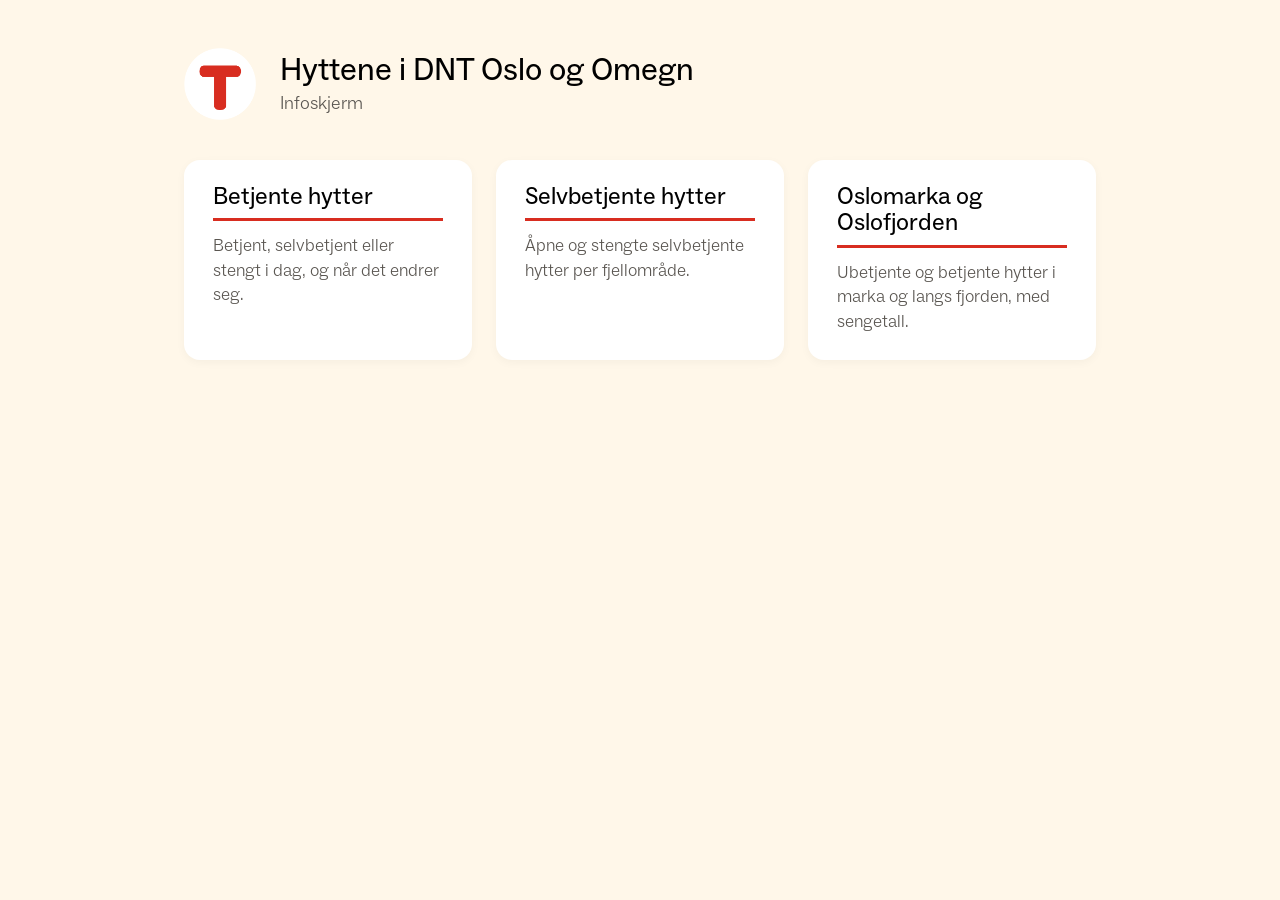
==== commit 5f0cc213: "Side 3: Oslomarka og Oslofjorden med eget kart - oslomarka.html viser alle 53 hytter i området, ubet" ====
--- a/index.html
+++ b/index.html
@@ -5,8 +5,9 @@
   <meta name="viewport" content="width=device-width, initial-scale=1">
   <title>Hyttene i DNT Oslo og Omegn</title>
   <link rel="icon" href="assets/dnt-logo.png">
-  <!-- Hovedsiden er bare navigasjon til de to infoskjermsidene. TV-en peker
-       rett på betjente.html og selvbetjente.html og bruker ikke denne sida.
+  <!-- Hovedsiden er bare navigasjon til de tre infoskjermsidene. TV-en peker
+       rett på betjente.html, selvbetjente.html og oslomarka.html og bruker
+       ikke denne sida.
        Sida bruker ikke assets/style.css med hensikt: det stilarket låser alt
        til en fast 16:9-flate med rem som 1 % av flatehøyden, som gir uleselig
        liten tekst på en telefon. Denne sida åpnes i vanlige nettlesere og har
@@ -73,10 +74,10 @@
       font-size: 1.15rem;
     }
 
-    /* To lenkekort ved siden av hverandre, under hverandre i smale vinduer. */
+    /* Tre lenkekort ved siden av hverandre, under hverandre i smale vinduer. */
     .valg {
       display: grid;
-      grid-template-columns: repeat(2, minmax(0, 1fr));
+      grid-template-columns: repeat(3, minmax(0, 1fr));
       gap: 1.5rem;
     }
     @media (max-width: 44rem) {
@@ -133,6 +134,10 @@
       <h2>Selvbetjente hytter</h2>
       <p>Åpne og stengte selvbetjente hytter per fjellområde.</p>
     </a>
+    <a class="kort" href="oslomarka.html">
+      <h2>Oslomarka og Oslofjorden</h2>
+      <p>Ubetjente og betjente hytter i marka og langs fjorden, med sengetall.</p>
+    </a>
   </nav>
 </div>
 </body>
